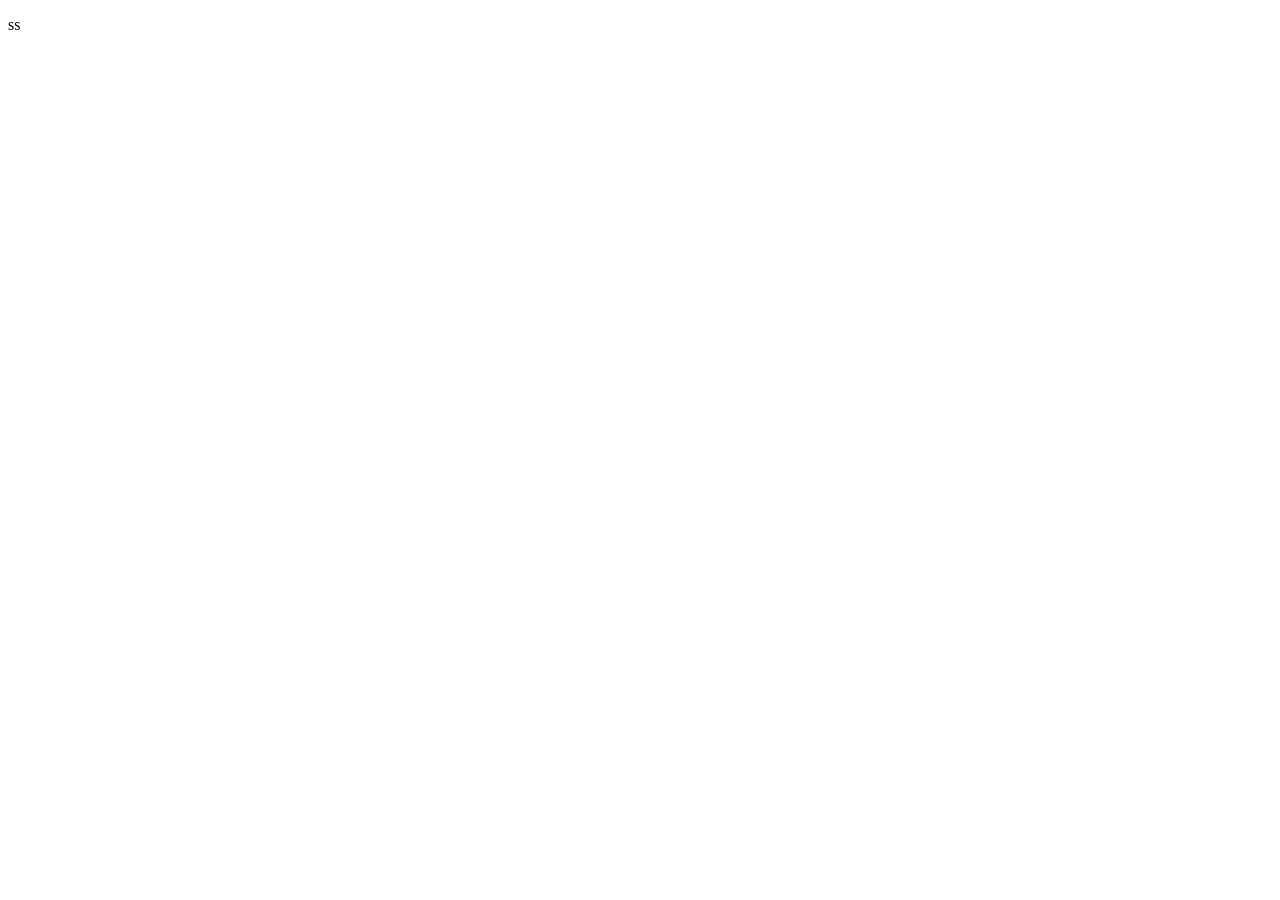
==== index.html @ 1262b4d4 "index.html" ====
<!DOCTYPE html>
<html lang="en">
<head>
    <meta charset="UTF-8">
    <meta http-equiv="X-UA-Compatible" content="IE=edge">
    <meta name="viewport" content="width=device-width, initial-scale=1.0">
    <title>Document</title>
</head>
<body>
    <p>ss
        
    </p>
</body>
</html>
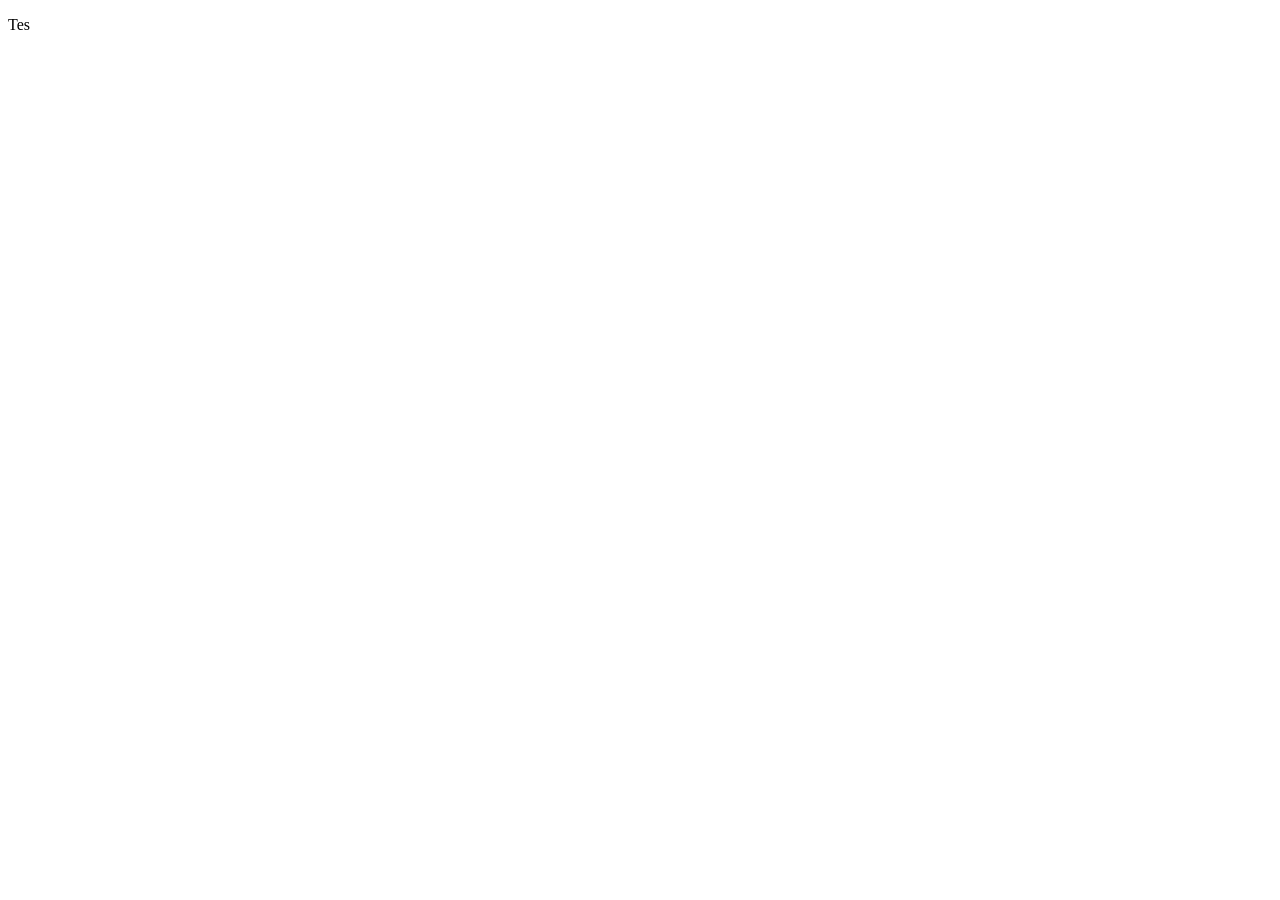
==== commit 55f41a77: "Update index.html" ====
--- a/index.html
+++ b/index.html
@@ -7,8 +7,8 @@
     <title>Document</title>
 </head>
 <body>
-    <p>ss
-        
+    <p>
+       Tes 
     </p>
 </body>
-</html>+</html>
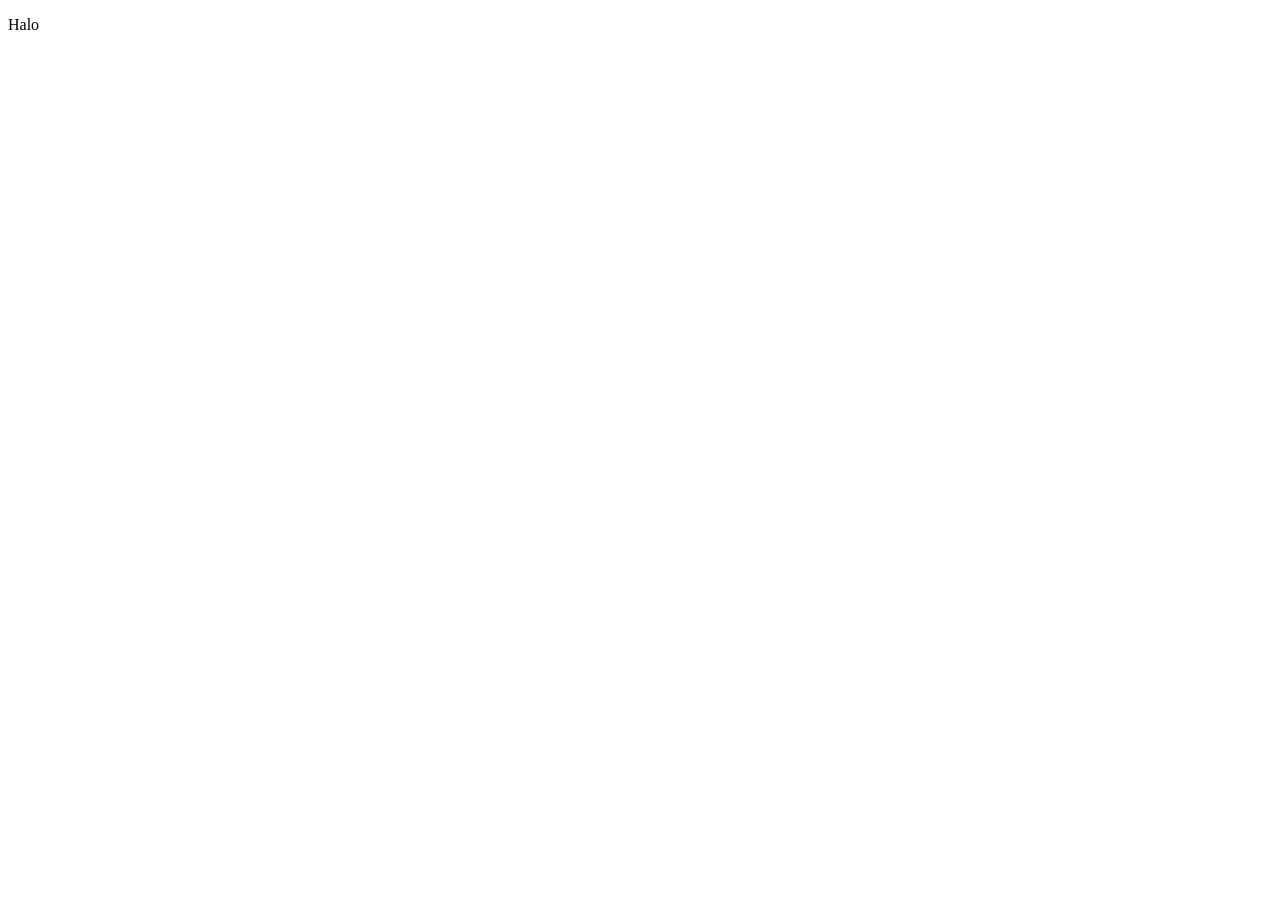
==== commit faa6b19b: "Update index.html tes saja" ====
--- a/index.html
+++ b/index.html
@@ -8,7 +8,7 @@
 </head>
 <body>
     <p>
-       Tes 
+       Halo
     </p>
 </body>
 </html>
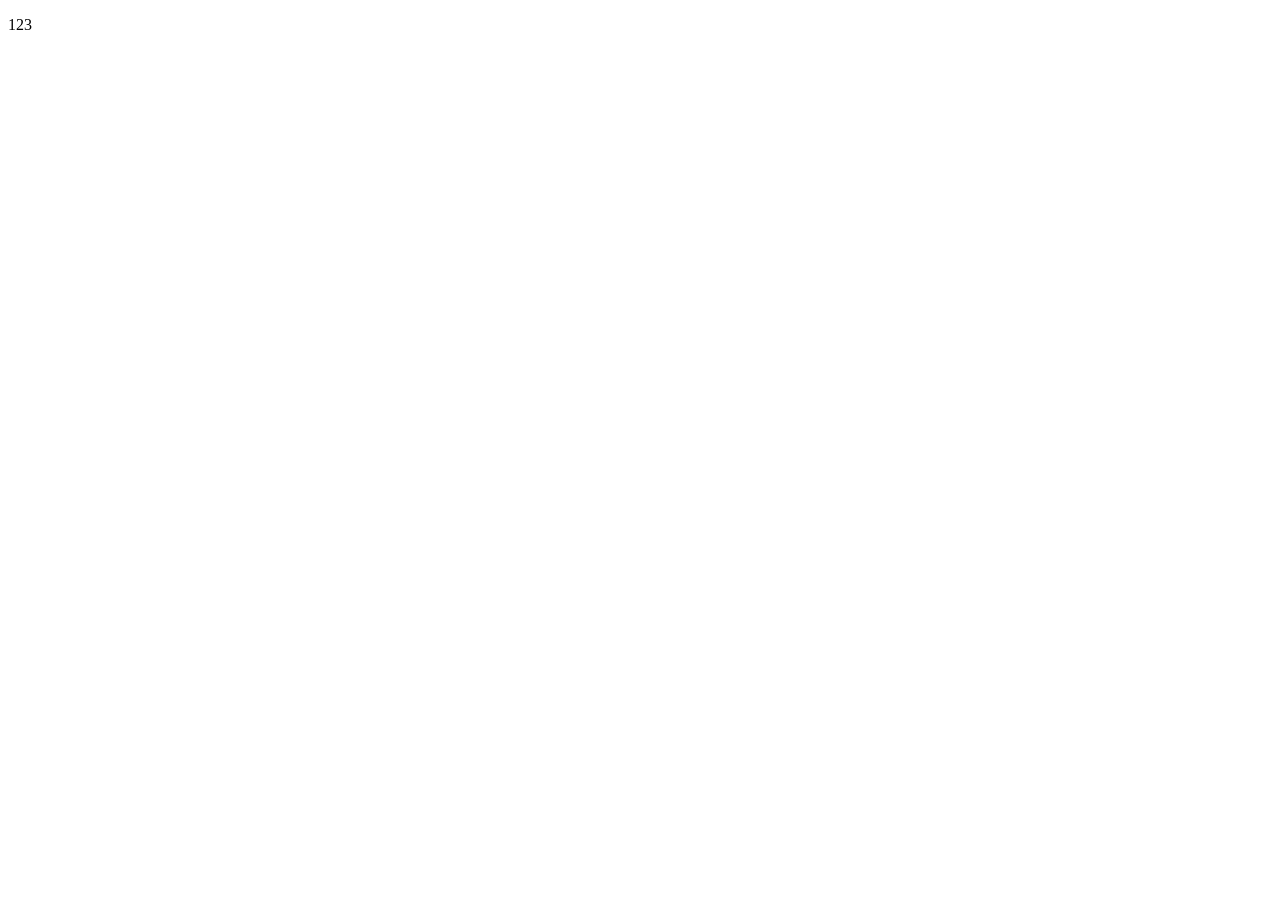
==== commit 19bba25a: "Update index.html" ====
--- a/index.html
+++ b/index.html
@@ -4,11 +4,11 @@
     <meta charset="UTF-8">
     <meta http-equiv="X-UA-Compatible" content="IE=edge">
     <meta name="viewport" content="width=device-width, initial-scale=1.0">
-    <title>Document</title>
+    <title>cza - Portfolio</title>
 </head>
 <body>
     <p>
-       Halo
+       123
     </p>
 </body>
 </html>
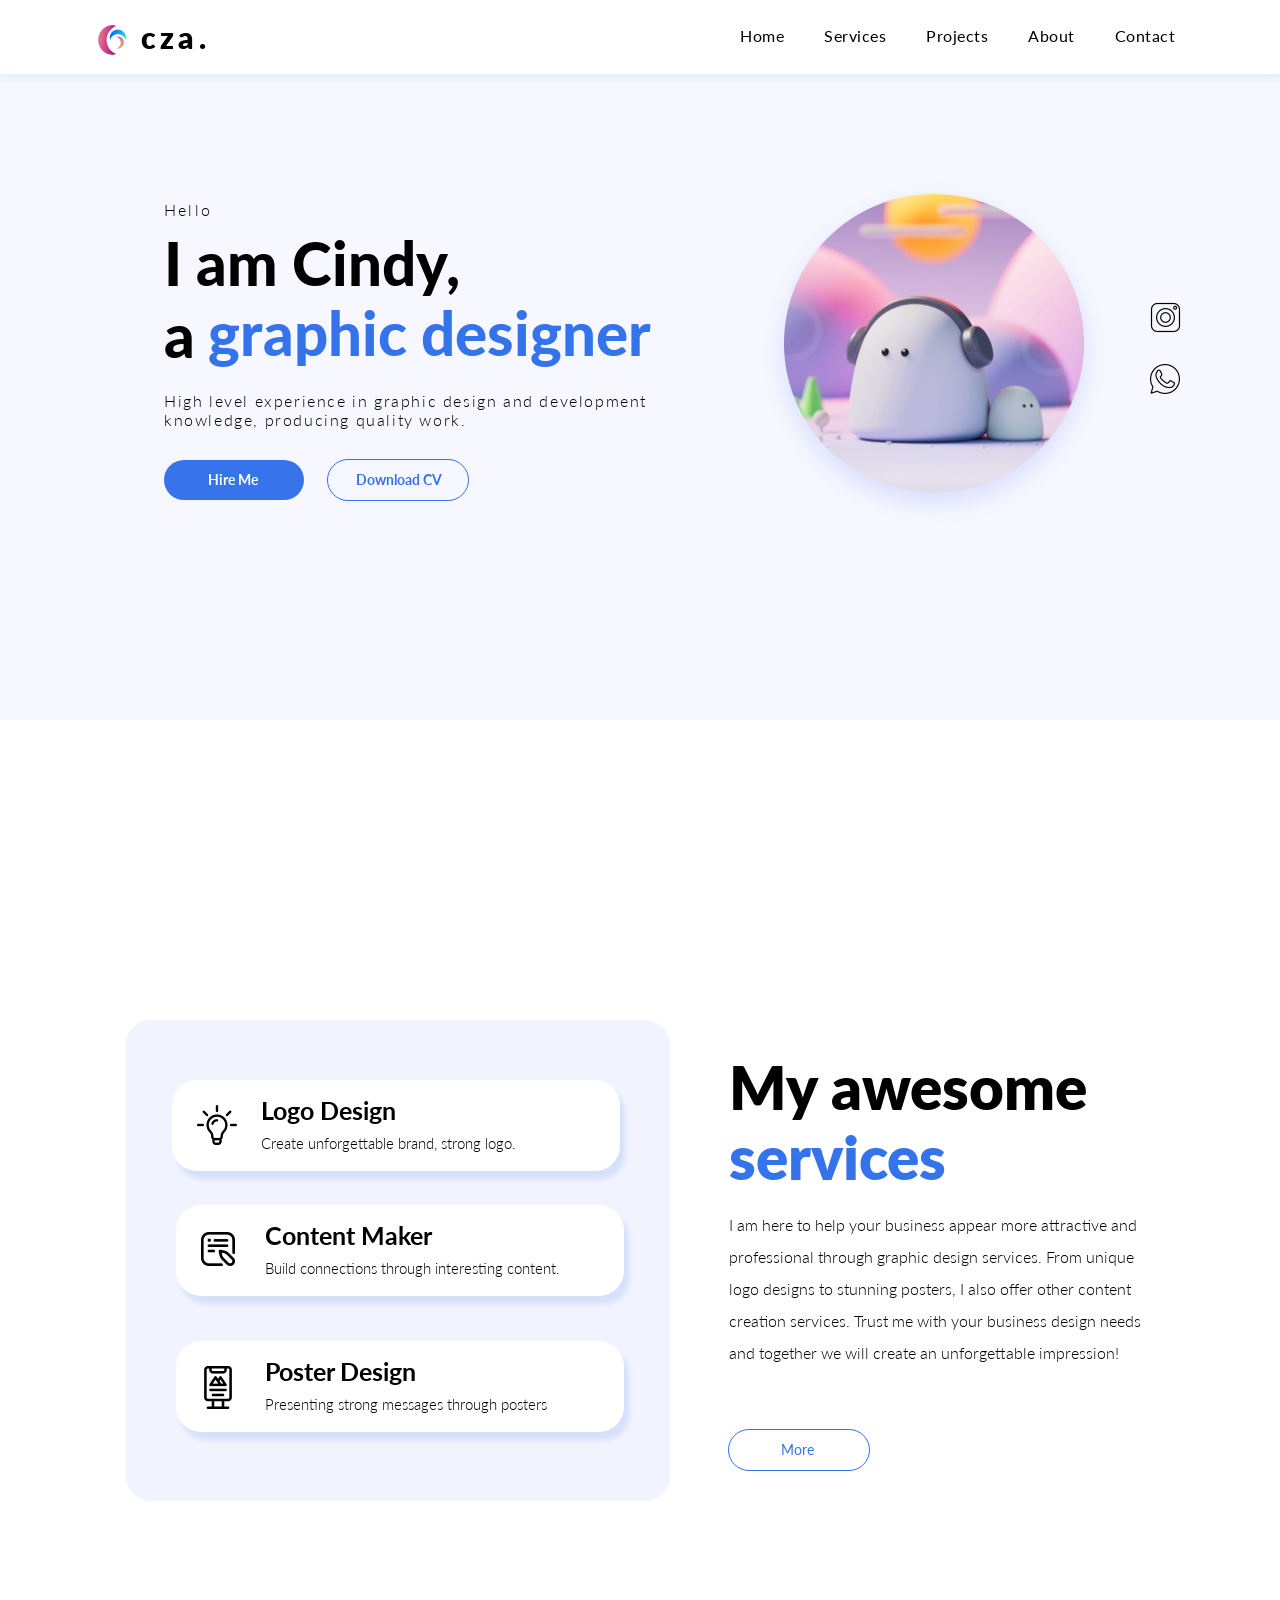
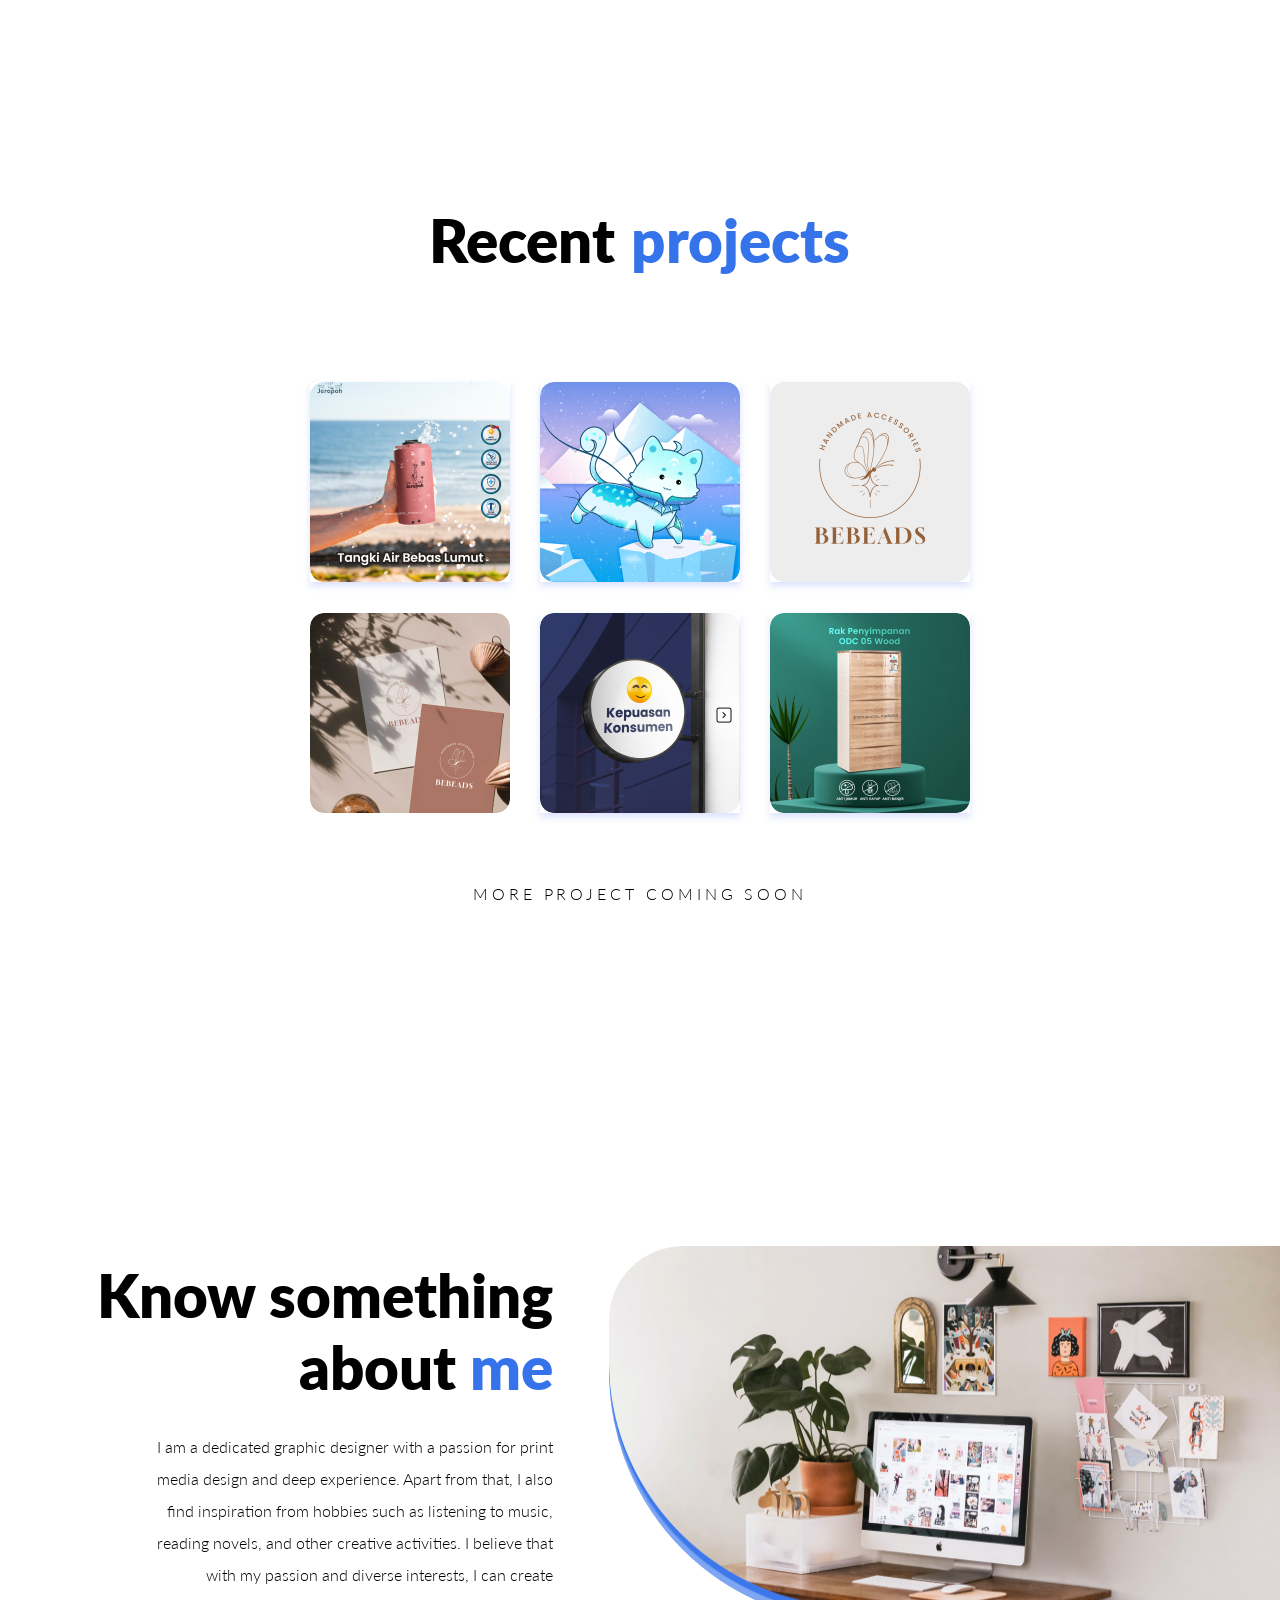
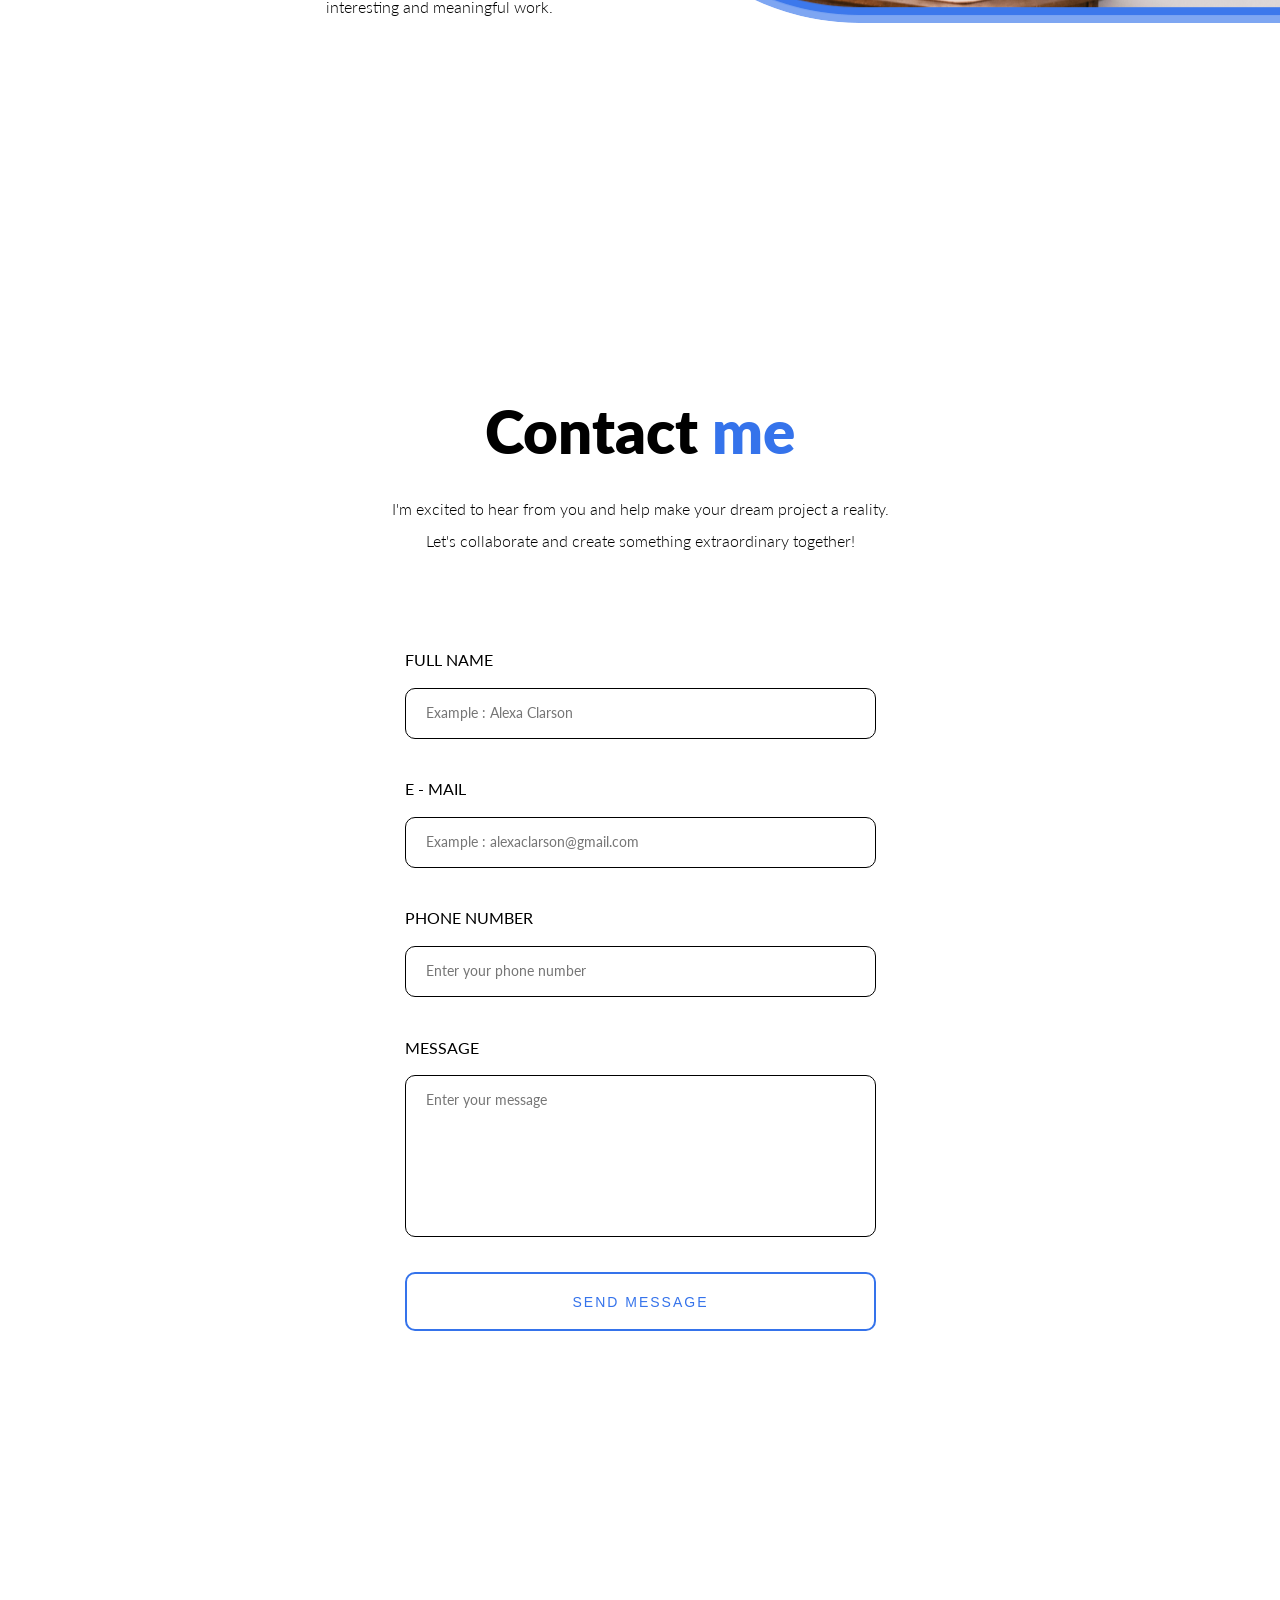
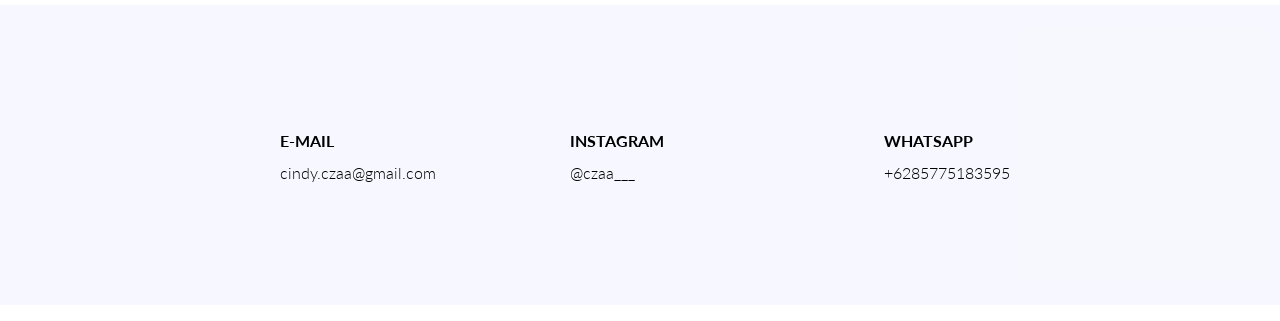
==== commit bb7d5e48: "Rename koding.html to index.html" ====
--- a/index.html
+++ b/index.html
@@ -1,14 +1,268 @@
 <!DOCTYPE html>
 <html lang="en">
+
 <head>
-    <meta charset="UTF-8">
-    <meta http-equiv="X-UA-Compatible" content="IE=edge">
-    <meta name="viewport" content="width=device-width, initial-scale=1.0">
-    <title>cza - Portfolio</title>
+  <meta charset="utf-8" />
+  <meta name="viewport" content="initial-scale=1, width=device-width" />
+
+  <link rel="stylesheet" href="./koding.css" />
+  <link rel="stylesheet" href="https://fonts.googleapis.com/css2?family=Lato:wght@300;400;700;800&display=swap" />
+  <title>cza - Portfolio</title>
+  <link rel="icon" href="./public/nav-logo@2x.png">
+
+  <div class="bg"></div>
+  <nav>
+    <div class="nav-box-putih"></div>
+    <img class="logo" alt="" src="./public/nav-logo@2x.png" />
+    <div class="nav-cza"> cza.</div>
+
+    <ul>
+      <li> <a style="text-decoration: none;" class="home-Button" id="homeButton">Home</a></li>
+      <li> <a style="text-decoration: none;" class="home-Button" id="servicesButton">Services</a></li>
+      <li> <a style="text-decoration: none;" class="home-Button" id="projectsButton">Projects</a></li>
+      <li> <a style="text-decoration: none;" class="home-Button" id="aboutButton">About</a></li>
+      <li> <a style="text-decoration: none;" class="home-Button" id="contactButton">Contact</a></li>
+    </ul>
+  </nav>
 </head>
+
 <body>
-    <p>
-       123
-    </p>
+  <div id="wrapper">
+    <div class="container">
+      <div class="home">
+        <bghome class="lilac"></bghome>
+
+        <img class="dp" alt="" src="./public/foto-dp@2x.png" />
+        <div class="hello" data-scroll-to="helloText" style="scroll-margin-top: 13em; --d: 0s">Hello</div>
+        <span class="capthome" style="--d: 0s">
+          High level experience in graphic design and development knowledge, producing quality work.
+        </span>
+
+        <span class="iamcindy" style="--d: 0s">I am Cindy,<br>a</span>
+        <span class="graphicdesigner" style="--d: 0s">graphic designer</span>
+
+        <div class="hire-me-button" id="hireMeButton">
+          <div class="hire-me-button-child">
+            <b class="hire-me">Hire Me</b>
+          </div>
+        </div>
+
+        <div class="downlot-cv-button">
+          <div class="downlot-cv-button-child">
+            <b class="download-cv" id="downloadCVText">Download CV</b>
+          </div>
+        </div>
+
+        <a href="https://instagram.com/czaa___?igshid=NTc4MTIwNjQ2YQ==" target="_blank" rel="noopener noreferrer">
+          <img class="logoig" alt="" src="./public/home-ig-icon--button@2x.png" /></a>
+
+
+        <a href="https://wa.me/6285775183595" target="_blank" rel="noopener noreferrer">
+          <img class="logowa" alt="" src="./public/home-whatsapp--button@2x.png" /></a>
+      </div>
+
+      <div class="services">
+        <span class="myawesome" data-scroll-to="myAwesomeText" style="scroll-margin-top: 140px;">My awesome</span>
+        <span class="servicesungu">services</span>
+        <span class="servicesloremipsum" style="--d: 0s">
+          I am here to help your business appear more attractive and professional through graphic design services. From
+          unique logo designs to stunning posters, I also offer other content creation services. Trust me with your
+          business design needs and together we will create an unforgettable impression!
+        </span>
+
+        <div class="bingkai"></div>
+        <div class="box-logo">
+          <img class="icon-idea-1" alt="" src="./public/icon-idea-1@2x.png" />
+          <b class="logo-design">Logo Design</b>
+          <span class="t">
+            Create unforgettable brand, strong logo.
+          </span>
+        </div>
+
+        <div class="box-content-maker">
+          <img class="icon-content-marketing-1" alt="" src="./public/icon-contentmarketing-1@2x.png" />
+          <b class="content-maker">Content Maker</b>
+          <span class="t">
+            Build connections through interesting content.
+          </span>
+        </div>
+
+        <div class="box-poster">
+          <img class="icon-poster-1" alt="" src="./public/icon-poster-1@2x.png" />
+          <b class="poster-design">Poster Design</b>
+          <span class="t">
+            Presenting strong messages through posters
+          </span>
+        </div>
+
+        <div class="downlot-cv-button1">
+          <div class="downlot-cv-button-child"></div>
+          <span class="more" id="moreText">More</span>
+        </div>
+
+      </div>
+
+      <div class="projects">
+        <span class="recent" data-scroll-to="recentHitamText" style="scroll-margin-top: 140px;">Recent</span>
+        <span class="projectsungu">projects</span>
+
+        <div class="foto">
+          <div class="component-1">
+            <img class="component-1-child" alt="" src="./public/rectangle-10@2x.png" />
+          </div>
+          <div class="component-2">
+            <img class="component-1-child" alt="" src="./public/rectangle-11@2x.png" />
+          </div>
+          <div class="component-3">
+            <img class="component-1-child" alt="" src="./public/rectangle-12@2x.png" />
+          </div>
+          <div class="component-4">
+            <img class="component-1-child" alt="" src="./public/rectangle-13@2x.png" />
+          </div>
+          <div class="component-5">
+            <img class="component-1-child" alt="" src="./public/rectangle-14@2x.png" />
+          </div>
+          <div class="component-6">
+            <img class="component-1-child" alt="" src="./public/rectangle-15@2x.png" />
+          </div>
+        </div>
+      </div>
+
+      <span class="soon">MORE PROJECT COMING SOON</span>
+    </div>
+
+    <div class="about">
+      <div class="knowsomething" data-scroll-to="knowSomethingText" style="scroll-margin-top: 140px;">Know something
+        <br>about <span class="me">me</span>
+      </div>
+      <span class="aboutloremipsum">
+        I am a dedicated graphic designer with a passion for print media design and deep experience. Apart from that, I
+        also find inspiration from hobbies such as listening to music, reading novels, and other creative activities. I
+        believe that with my passion and diverse interests, I can create interesting and meaningful work.
+      </span>
+
+      <img class="bulat" alt="" src="./public/rectangle-9@2x.png" />
+
+    </div>
+
+    <div class="contact">
+      <div class="contactt" data-scroll-to="contactText" style="scroll-margin-top: 140px;">Contact<span class="me">
+          me</span></div>
+      <span class="conloremipsum">
+        I'm excited to hear from you and help make your dream project a reality.<br>Let's collaborate and create
+        something
+        extraordinary together!
+      </span>
+
+      </form>
+      <form class="login-form" method="post" action="">
+        <div class="confullname">FULL NAME</div>
+        <input type="text" name="nama" id="nama" class="nama" placeholder="Example : Alexa Clarson" required
+          pattern="[A-Za-z]+">
+
+        <div class="conhp">PHONE NUMBER</div>
+        <input type="text" name="hp" id="hp" class="hp" placeholder="Enter your phone number" required>
+
+        <div class="cone">E - MAIL</div>
+        <input type="text" name="mail" id="mail" class="mail" placeholder="Example : alexaclarson@gmail.com" required
+          pattern="^[a-zA-Z0-9+_.-]+@[a-zA-Z0-9+_.-]+[.]{2,10}$">
+        <div class="conmessage">MESSAGE</div>
+
+        <textarea name="mm" id="mm" class="mm" style="resize:none" placeholder="Enter your message"
+          required></textarea>
+        <div class="wow">
+          <button type="submit" value="Submit" class="ton"><span class="">SEND MESSAGE</span></button>
+        </div>
+      </form>
+    </div>
+  </div>
+
+
+  <footer>
+    <div class="boxfooter"></div>
+    <div class="judulfooter">
+      <a class="conemail" style="text-decoration: none;" href="mailto:cindy.czaa@gmail.com"
+        target="_blank">E-MAIL<br><span class="light">cindy.czaa@gmail.com</span></a>
+      <a class="coninstagram" style="text-decoration: none;"
+        href="https://instagram.com/czaa___?igshid=NTc4MTIwNjQ2YQ==" target="_blank">INSTAGRAM<br><span
+          class="light">@czaa___</span></a>
+      <a class="conwhatsapp" style="text-decoration: none;" href="https://wa.me/6285775183595"
+        target="_blank">WHATSAPP<br><span class="light">+6285775183595</span></a>
+    </div>
+  </footer>
+  <script>
+    var hireMeButton = document.getElementById("hireMeButton");
+    if (hireMeButton) {
+      hireMeButton.addEventListener("click", function () {
+        var anchor = document.querySelector("[data-scroll-to='contactText']");
+        if (anchor) {
+          anchor.scrollIntoView({ block: "start", behavior: "smooth" });
+        }
+      });
+    }
+
+    var downloadCVText = document.getElementById("downloadCVText");
+    if (downloadCVText) {
+      downloadCVText.addEventListener("click", function () {
+        window.open(
+          "https://documentcloud.wondershare.com/clientShare/review/bpcFVoayn8Msp0rtjRcN4TM9jLdkjQi6OeQHAayzXpq0PN6l1H8M81KvbAKDWTRfPw8pVKQjYX1qjTtO-uGscg"
+        );
+      });
+    }
+
+    var homeButton = document.getElementById("homeButton");
+    if (homeButton) {
+      homeButton.addEventListener("click", function () {
+        var anchor = document.querySelector("[data-scroll-to='helloText']");
+        if (anchor) {
+          anchor.scrollIntoView({ block: "start", behavior: "smooth" });
+        }
+      });
+    }
+
+    var servicesButton = document.getElementById("servicesButton");
+    if (servicesButton) {
+      servicesButton.addEventListener("click", function () {
+        var anchor = document.querySelector("[data-scroll-to='myAwesomeText']");
+        if (anchor) {
+          anchor.scrollIntoView({ block: "start", behavior: "smooth" });
+        }
+      });
+    }
+
+    var projectsButton = document.getElementById("projectsButton");
+    if (projectsButton) {
+      projectsButton.addEventListener("click", function () {
+        var anchor = document.querySelector("[data-scroll-to='recentHitamText']");
+        if (anchor) {
+          anchor.scrollIntoView({ block: "start", behavior: "smooth" });
+        }
+      });
+    }
+
+    var aboutButton = document.getElementById("aboutButton");
+    if (aboutButton) {
+      aboutButton.addEventListener("click", function () {
+        var anchor = document.querySelector("[data-scroll-to='knowSomethingText']");
+        if (anchor) {
+          anchor.scrollIntoView({ block: "start", behavior: "smooth" });
+        }
+      });
+    }
+
+    var contactButton = document.getElementById("contactButton");
+    if (contactButton) {
+      contactButton.addEventListener("click", function () {
+        var anchor = document.querySelector("[data-scroll-to='contactText']");
+        if (anchor) {
+          anchor.scrollIntoView({ block: "start", behavior: "smooth" });
+        }
+      });
+    }
+
+  </script>
+  </div>
+  </div>
 </body>
+
 </html>
--- a/koding.css
+++ b/koding.css
@@ -0,0 +1,1025 @@
+  html {
+    scroll-behavior: smooth;
+    font-family: 'Lato', monospace, monospace;
+  }
+
+  .container {
+    margin: auto;
+    margin-right: auto;
+    margin-left: auto;
+  }
+
+  nav {
+    position: fixed;
+    top: 0;
+    width: 100%;
+    z-index: 1;
+  }
+
+  ul {
+    display: flex;
+    position: fixed;
+    gap: 40px;
+
+    width: 441px;
+    height: 17px;
+    left: 700px;
+    top: 10px;
+    letter-spacing: 0.50px;
+  }
+
+  ul li {
+    list-style: none;
+  }
+
+  ul il a {
+    font-size: 14 px;
+    font-weight: 700;
+    text-decoration: none;
+    text-transform: uppercase;
+    color: black;
+    padding: 8px 0;
+    transition: all ease-in;
+    transition-duration: 300ms;
+    transition: 0.5s ease;
+    border-bottom: 2px solid #3573EB;
+  }
+
+  ul:hover li a {
+    color: #3573EB;
+    border-bottom: 3px solid #3573EB;
+    padding: 26px 0;
+  }
+
+  ul:hover li a:not(:hover) {
+    color: black;
+    border-bottom: none;
+  }
+
+  .nav-box-putih {
+    position: fixed;
+    top: 0;
+    left: 0;
+    background-color: white;
+    box-shadow: 0 3px 10px rgba(41, 95, 200, 0.1);
+    width: 1282px;
+    height: 74px;
+    z-index: -2;
+  }
+
+  .bg {
+    position: relative;
+    width: 1280px;
+    height: 5105px;
+    z-index: -5;
+    background: #FFFFFF;
+  }
+
+  .dp {
+    position: absolute;
+    top: 174px;
+    left: 754px;
+    border-radius: 50%;
+    width: 360px;
+    height: 359.08px;
+    object-fit: cover;
+    transform: translateX(0px);
+    animation: float 6s ease-out infinite;
+  }
+
+  @keyframes float {
+    0% {
+      transform: translateY(5px);
+    }
+
+    50% {
+      transform: translateY(-25px);
+    }
+
+    100% {
+      transform: translateY(5px);
+    }
+  }
+
+  .logo {
+    position: fixed;
+    top: 25px;
+    left: 97px;
+    border-radius: 50%;
+    width: 30px;
+    height: 30px;
+    object-fit: cover;
+  }
+
+  .nav-cza {
+    position: fixed;
+    top: 19px;
+    left: 141px;
+    letter-spacing: 0.14em;
+    font-weight: 800;
+    font-size: 30px;
+    line-height: 36px;
+    text-align: center;
+  }
+
+  .hello {
+    position: absolute;
+    top: 200px;
+    left: 164px;
+    letter-spacing: 0.14em;
+    font-weight: 300;
+    display: inline-block;
+    width: 501px;
+    height: 69px;
+    animation: reveal 0.8s forwards var(--d) ease-in-out;
+  }
+
+  .capthome {
+    position: absolute;
+    top: 391px;
+    left: 164px;
+    letter-spacing: 0.10em;
+    font-weight: 300;
+    display: inline-block;
+    width: 490px;
+    height: 69px;
+    display: block;
+    opacity: 0;
+    animation: reveal 1s forwards var(--d) ease-in-out;
+  }
+
+  .lilac {
+    position: absolute;
+    width: 1280px;
+    height: 720px;
+    left: 0px;
+    top: 0px;
+    background: rgba(228, 232, 253, 0.3);
+  }
+
+  .iamcindy {
+    position: absolute;
+    width: 486px;
+    height: 140px;
+    left: 164px;
+    top: 227px;
+    font-family: 'Lato';
+    font-style: normal;
+    font-weight: 1000;
+    font-size: 60px;
+    line-height: 72px;
+    color: #000000;
+    animation: reveal 0.8s forwards var(--d) ease-in-out;
+  }
+
+  .graphicdesigner {
+    position: absolute;
+    width: 457px;
+    height: 74px;
+    left: 208px;
+    top: 297px;
+    font-family: 'Lato';
+    font-style: normal;
+    font-weight: 1000;
+    font-size: 60px;
+    line-height: 72px;
+    color: #3573EB;
+    animation: reveal 0.8s forwards var(--d) ease-in-out;
+  }
+
+  .logoig {
+    position: absolute;
+    top: 300px;
+    left: 1148px;
+    width: 35px;
+    height: 35px;
+    font-family: 'Lato';
+    font-style: normal;
+    font-weight: 700;
+    font-size: 6px;
+    line-height: 160%;
+    text-align: center;
+    text-decoration-line: underline;
+    mix-blend-mode: normal;
+  }
+
+  .logowa {
+    position: absolute;
+    width: 30px;
+    height: 30px;
+    left: 1150px;
+    top: 364px;
+    font-weight: 700;
+    font-size: 6px;
+    line-height: 160%;
+    text-align: center;
+    text-decoration-line: underline;
+    mix-blend-mode: normal;
+  }
+
+  .myawesome {
+    position: absolute;
+    width: 359px;
+    height: 72px;
+    left: 729px;
+    top: 1051px;
+    font-weight: 800;
+    font-size: 60px;
+    line-height: 72px;
+    color: #000000;
+  }
+
+  .fontungu {
+    font-weight: 800px;
+    font-size: 14px;
+    line-height: 17px;
+    text-align: center;
+    color: #3573EB;
+    letter-spacing: 0.2em;
+  }
+
+  .home-button {
+    position: relative;
+    letter-spacing: 0.14em;
+    cursor: pointer;
+  }
+
+  .servicesungu {
+    position: absolute;
+    width: 219px;
+    height: 72px;
+    left: 729px;
+    top: 1121px;
+
+    font-family: 'Lato';
+    font-style: normal;
+    font-weight: 800;
+    font-size: 60px;
+    line-height: 72px;
+    color: #3573EB;
+  }
+
+  .component-1-child {
+    position: absolute;
+    top: 0;
+    left: 0;
+    border-radius: 14px;
+    width: 200px;
+    height: 200px;
+    object-fit: cover;
+  }
+
+  .component-1,
+  .component-2 {
+    top: 1982px;
+    box-shadow: 0px 4px 7px rgba(140, 157, 250, 0.3);
+  }
+
+  .component-1 {
+    position: absolute;
+    left: 310px;
+    width: 200px;
+    height: 200px;
+  }
+
+  .component-2 {
+    left: 540px;
+  }
+
+  .component-2,
+  .component-3,
+  .component-3-child {
+    position: absolute;
+    width: 200px;
+    height: 200px;
+  }
+
+  .component-3-child {
+    top: 0;
+    left: 0;
+    border-radius: 25px;
+    object-fit: cover;
+  }
+
+  .component-3 {
+    top: 1982px;
+    left: 770px;
+    box-shadow: 0px 4px 7px rgba(140, 157, 250, 0.3);
+  }
+
+  .component-4,
+  .component-5,
+  .component-6 {
+    position: absolute;
+    top: 2213px;
+    left: 310px;
+    width: 200px;
+    height: 200px;
+  }
+
+  .component-5,
+  .component-6 {
+    left: 540px;
+    box-shadow: 0px 4px 7px rgba(140, 157, 250, 0.3);
+  }
+
+  .component-6 {
+    left: 770px;
+  }
+
+  .c1 {
+    position: absolute;
+    width: 200px;
+    height: 200px;
+    left: 310px;
+    top: 500px;
+    filter: drop-shadow(0px 4px 7px rgba(140, 157, 250, 0.3));
+  }
+
+  .servicesloremipsum {
+    position: absolute;
+    width: 426px;
+    height: 256px;
+    left: 729px;
+    top: 1209px;
+    font-weight: 300;
+    font-size: 16px;
+    line-height: 200.5%;
+    color: #000000;
+    display: block;
+    opacity: 0;
+    animation: reveal 0.5s forwards var(--d);
+  }
+
+  @keyframes reveal {
+    from {
+      transform: translateY(30px);
+    }
+
+    to {
+      opacity: 1;
+      transform: none;
+    }
+  }
+
+  .logo-design {
+    position: absolute;
+    width: 151px;
+    height: 30px;
+    left: 89px;
+    top: 15px;
+    font-weight: 700;
+    font-size: 25px;
+    line-height: 30px;
+    color: #000000;
+  }
+
+  .content-maker {
+    position: absolute;
+    width: 309px;
+    height: 30px;
+    left: 89px;
+    top: 15px;
+    font-weight: 700;
+    font-size: 25px;
+    line-height: 30px;
+    color: #000000;
+  }
+
+  .poster-design {
+    position: absolute;
+    width: 200px;
+    height: 30px;
+    left: 89px;
+    top: 15px;
+    font-weight: 700;
+    font-size: 25px;
+    line-height: 30px;
+    color: #000000;
+  }
+
+  .icon-idea-1 {
+    position: absolute;
+    width: 40px;
+    height: 40px;
+    left: 25px;
+    top: 25px;
+  }
+
+  .icon-content-marketing-1 {
+    position: absolute;
+    width: 34px;
+    height: 34px;
+    left: 25px;
+    top: 27px;
+  }
+
+  .icon-poster-1 {
+    position: absolute;
+    width: 34px;
+    height: 43px;
+    left: 25px;
+    top: 25px;
+  }
+
+  .t {
+    position: absolute;
+    width: 326px;
+    height: 30px;
+    left: 89px;
+    top: 48px;
+    font-weight: 300;
+    font-size: 15px;
+    line-height: 200.5%;
+    color: #000000;
+  }
+
+  .bingkai {
+    position: absolute;
+    width: 544px;
+    height: 481px;
+    left: 126px;
+    top: 1020px;
+    background: rgba(228, 232, 253, 0.5);
+    border-radius: 25px;
+  }
+
+  .box-content-maker,
+  .box-logo,
+  .box-poster {
+    position: absolute;
+    width: 448px;
+    height: 91px;
+    background: #FFFFFF;
+    box-shadow: 5px 8px 5px rgba(53, 115, 235, 0.14);
+    border-radius: 25px;
+  }
+
+  .box-logo {
+    left: 172px;
+    top: 1080px;
+    transition: all ease 0.2s;
+    box-shadow: 5px 8px 5px rgba(53, 115, 235, 0.14);
+  }
+
+  .box-logo:hover {
+    transform: translateY(-5px);
+    box-shadow: 8px 12px 8px rgba(6, 88, 252, 0.20);
+  }
+
+  .box-content-maker {
+    left: 176px;
+    top: 1205px;
+    transition: all ease 0.2s;
+  }
+
+  .box-content-maker:hover {
+    transform: translateY(-5px);
+    box-shadow: 8px 12px 8px rgba(6, 88, 252, 0.20);
+  }
+
+  .box-poster {
+    left: 176px;
+    top: 1341px;
+    transition: all ease 0.2s;
+  }
+
+  .box-poster:hover {
+    transform: translateY(-5px);
+    box-shadow: 8px 12px 8px rgba(6, 88, 252, 0.20);
+  }
+
+  .box-poster:hover b {
+    color: #3573EB;
+  }
+  .box-content-maker:hover b {
+    color: #3573EB;
+  }
+  .box-logo:hover b {
+    color: #3573EB;
+  }
+
+  .recent {
+    position: absolute;
+    width: 188px;
+    height: 72px;
+    left: calc(50% - 188px/2 - 117px);
+    top: 1804px;
+    font-weight: 800;
+    font-size: 60px;
+    line-height: 72px;
+    color: #000000;
+  }
+
+  .projectsungu {
+    position: absolute;
+    width: 220px;
+    height: 72px;
+    left: calc(50% - 220px/2 + 101px);
+    top: 1804px;
+    font-weight: 800;
+    font-size: 60px;
+    line-height: 72px;
+    color: #3573EB;
+  }
+
+  .soon {
+    position: absolute;
+    width: 400px;
+    height: 32px;
+    left: 440px;
+    top: 2478px;
+    font-weight: 300;
+    font-size: 16px;
+    line-height: 200.5%;
+    text-align: center;
+    letter-spacing: 0.245em;
+    color: #000000;
+  }
+
+  .knowsomething {
+    position: absolute;
+    width: 457px;
+    height: 80px;
+    left: 96px;
+    top: 2859px;
+
+    font-family: 'Lato';
+    font-style: normal;
+    font-weight: 800;
+    font-size: 60px;
+    line-height: 72px;
+    text-align: right;
+
+    color: #000000;
+  }
+
+  .me {
+    color: #3573EB;
+  }
+
+  .aboutloremipsum {
+    position: absolute;
+    width: 417px;
+    height: 230px;
+    left: 136px;
+    top: 3031px;
+
+    font-family: 'Lato';
+    font-style: normal;
+    font-weight: 300;
+    font-size: 16px;
+    line-height: 200.5%;
+    text-align: right;
+    color: #000000;
+  }
+
+  .contactt {
+    position: absolute;
+    width: 311px;
+    height: 72px;
+    left: calc(50% - 311px/2 + 0.5px);
+    top: 3595px;
+    font-weight: 800;
+    font-size: 60px;
+    line-height: 72px;
+    color: #000000;
+  }
+
+  .conloremipsum {
+    position: absolute;
+    width: 811px;
+    height: 75px;
+    left: calc(50% - 811px/2 + 0.5px);
+    top: 3693px;
+    font-weight: 300;
+    font-size: 16px;
+    line-height: 200.5%;
+    text-align: center;
+    color: #000000;
+  }
+
+  .boxfooter {
+    position: absolute;
+    width: 1281px;
+    height: 300px;
+    left: 0px;
+    top: 4805px;
+    background: rgba(228, 232, 253, 0.3);
+  }
+
+  .judulfooter {
+    display: flex;
+    flex-direction: row;
+    align-items: flex-start;
+    padding: 0px;
+    gap: 220px;
+    position: absolute;
+    width: 600px;
+    height: 32px;
+    left: 280px;
+    top: 4925px;
+  }
+
+  .conwhatsapp {
+  
+    width: 139px;
+    height: 32px;
+    font-weight: 700;
+    font-size: 16px;
+    line-height: 200.5%;
+    color: #000000;
+    
+    order: 2;
+    flex-grow: 0;
+  }
+
+  .conemail {
+    width: 70px;
+    height: 32px;
+    font-weight: 700;
+    font-size: 16px;
+    line-height: 200.5%;
+    color: #000000;
+    order: 0;
+    flex-grow: 0;
+  }
+
+  .light {
+    font-weight: 300;
+
+  }
+
+  .coninstagram {
+    width: 94px;
+    height: 32px;
+    font-weight: 700;
+    font-size: 16px;
+    line-height: 200.5%;
+ 
+    color: #000000;
+    flex: none;
+    order: 1;
+    flex-grow: 0;
+  }
+
+  .confullname {
+    position: absolute;
+    width: 88px;
+    height: 32px;
+    left: 405px;
+    top: 3844px;
+    font-weight: 400;
+    font-size: 16px;
+    line-height: 200.5%;
+    color: #000000;
+  }
+
+  .cone {
+    position: absolute;
+    width: 62px;
+    height: 32px;
+    left: 405px;
+    top: 3973px;
+    font-weight: 400;
+    font-size: 16px;
+    line-height: 200.5%;
+    color: #000000;
+  }
+
+  .conhp {
+    position: absolute;
+    width: 129px;
+    height: 32px;
+    left: 405px;
+    top: 4102px;
+    font-weight: 400;
+    font-size: 16px;
+    line-height: 200.5%;
+    color: #000000;
+  }
+
+  .conmessage {
+    position: absolute;
+    width: 73px;
+    height: 32px;
+    left: 405px;
+    top: 4232px;
+    font-weight: 400;
+    font-size: 16px;
+    line-height: 200.5%;
+    color: #000000;
+  }
+
+  .ton {
+    position: absolute;
+    width: 471px;
+    height: 59px;
+    left: 405px;
+    top: 4472px;
+    border-radius: 10px;
+    box-sizing: border-box;
+    background: white;
+    letter-spacing: 2px;
+    font-weight: 700px;
+    color: #3573EB;
+    font-size: 14px;
+    border: 2px solid #3573EB;
+    transition: all .1s ease-in-out;
+  }
+
+  .ton:hover {
+    color: white;
+    background-color: #3573eb;
+    border-radius: 10px;
+    border: 1px solid #3573eb;
+    box-sizing: border-box;
+  }
+
+  .nama {
+    box-sizing: border-box;
+    position: absolute;
+    width: 471px;
+    height: 51px;
+    left: 405px;
+    top: 3888px;
+    background: #FFFFFF;
+    border: 0.5px solid #000000;
+    border-radius: 10px;
+  }
+
+  .mail {
+    box-sizing: border-box;
+    position: absolute;
+    width: 471px;
+    height: 51px;
+    left: 405px;
+    top: 4017px;
+    background: #FFFFFF;
+    border: 0.5px solid #000000;
+    border-radius: 10px;
+  }
+
+  .hp {
+    box-sizing: border-box;
+    position: absolute;
+    width: 471px;
+    height: 51px;
+    left: 405px;
+    top: 4017px;
+    background: #FFFFFF;
+    border: 0.5px solid #000000;
+    border-radius: 10px;
+  }
+
+  .mm {
+    box-sizing: border-box;
+    position: absolute;
+    width: 471px;
+    height: 162px;
+    left: 405px;
+    top: 4275px;
+    background: #FFFFFF;
+    border: 0.5px solid #000000;
+    border-radius: 10px;
+  }
+
+  input {
+    padding: 20px;
+  }
+
+  textarea {
+    padding: 15px 20px;
+  }
+
+
+
+  .hp {
+    box-sizing: border-box;
+    position: absolute;
+    width: 471px;
+    height: 51px;
+    left: 405px;
+    top: 4146px;
+    background: #FFFFFF;
+    border: 0.5px solid #000000;
+    border-radius: 10px;
+  }
+
+  ::placeholder {
+    font-family: Lato;
+    font-size: 14px;
+  }
+
+  .bulat {
+    position: absolute;
+    width: 672px;
+    height: 369px;
+    left: 609px;
+    top: 2846px;
+    background: url(elsa-noblet-5KD5PmZEfcg-unsplash.jpg);
+    filter: drop-shadow(0px 8px 0px rgba(53, 115, 235, 0.8));
+    border-radius: 74px 0px 0px 251px;
+  }
+
+  .hire-me-button-child {
+    position: absolute;
+    top: 0;
+    left: 0;
+    border-radius: 100px;
+    background-color: #3573eb;
+    width: 140px;
+    height: 40px;
+    opacity: 0.99;
+    transition: all .1s ease-in-out;
+  }
+
+  .hire-me-button-child:hover{
+    color: white;
+    background-color:#5788e9;
+    border-radius: 100px;
+    box-sizing: border-box;
+  }
+
+  .hire-me,
+  .hire-me-button {
+    position: absolute;
+    top: 11px;
+    left: 44px;
+  }
+
+  .hire-me-button {
+    top: 460px;
+    left: 164px;
+    width: 140px;
+    height: 48px;
+    cursor: pointer;
+    text-align: center;
+    font-size: 14px;
+    color: #fff;
+  }
+
+  .downlot-cv-button-child {
+    position: absolute;
+    top: -1px;
+    left: -1px;
+    border-radius: 100px;
+    background-color: rgba(53, 115, 235, 0);
+    border: 1px solid #3573eb;
+    box-sizing: border-box;
+    width: 142px;
+    height: 42px;
+    transition: all .1s ease-in-out;
+  }
+
+  .downlot-cv-button-child:hover{
+    color: white;
+    background-color: #3573eb;
+    border-radius: 100px;
+    border: 1px solid #3573eb;
+    box-sizing: border-box;
+  }
+
+
+
+  .downlot-cv-button1 {
+    position: absolute;
+    top: 1430px;
+    left: 729px;
+    width: 141px;
+    height: 41px;
+    text-align: center;
+    font-size: 14px;
+    color: #3573eb;
+    transition: all .1s ease-in-out;
+
+  }
+
+  .downlot-cv-button1:hover {
+    color: white;
+    background-color: #3573eb;
+    border-radius: 100px;
+    border: 1px solid #3573eb;
+    box-sizing: border-box;
+  }
+
+  .more {
+    position: absolute;
+    top: 11px;
+    left: 52px;
+    cursor: pointer;
+  }
+
+  .download-cv {
+    position: absolute;
+    top: 11px;
+    left: 28px;
+    cursor: pointer;
+  }
+
+  .downlot-cv-button {
+    position: absolute;
+    top: 460px;
+    left: 328px;
+    width: 140px;
+    height: 48px;
+    text-align: center;
+    font-size: 14px;
+    color: #3573eb;
+    transition: all .1s ease-in-out;
+  }
+
+  .component-1 {
+    overflow: hidden;
+  }
+
+  .component-1 img {
+    width: 100%;
+    height: 100%;
+    object-fit: cover;
+    transition: transform 400ms;
+    border-radius: 14px;
+  }
+
+  .component-1:hover img {
+    transform: scale(1.2);
+    border-radius: 14px;
+  }
+
+  .component-2 {
+    overflow: hidden;
+  }
+
+  .component-2 img {
+    width: 100%;
+    height: 100%;
+    object-fit: cover;
+    transition: transform 400ms;
+  }
+
+  .component-2:hover img {
+    transform: scale(1.2);
+  }
+
+
+  .component-3 {
+    overflow: hidden;
+  }
+
+  .component-3 img {
+    width: 100%;
+    height: 100%;
+    object-fit: cover;
+    transition: transform 400ms;
+  }
+
+  .component-3:hover img {
+    transform: scale(1.2);
+  }
+
+  .component-4 {
+    overflow: hidden;
+  }
+
+  .component-4 img {
+    width: 100%;
+    height: 100%;
+    object-fit: cover;
+    transition: transform 400ms;
+  }
+
+  .component-4:hover img {
+    transform: scale(1.2);
+  }
+
+
+  .component-5 {
+    overflow: hidden;
+  }
+
+  .component-5 img {
+    width: 100%;
+    height: 100%;
+    object-fit: cover;
+    transition: transform 400ms;
+  }
+
+  .component-5:hover img {
+    transform: scale(1.2);
+  }
+
+
+  .component-6 {
+    overflow: hidden;
+  }
+
+  .component-6 img {
+    width: 100%;
+    height: 100%;
+    object-fit: cover;
+    transition: transform 400ms;
+  }
+
+  .component-6:hover img {
+    transform: scale(1.2);
+  }
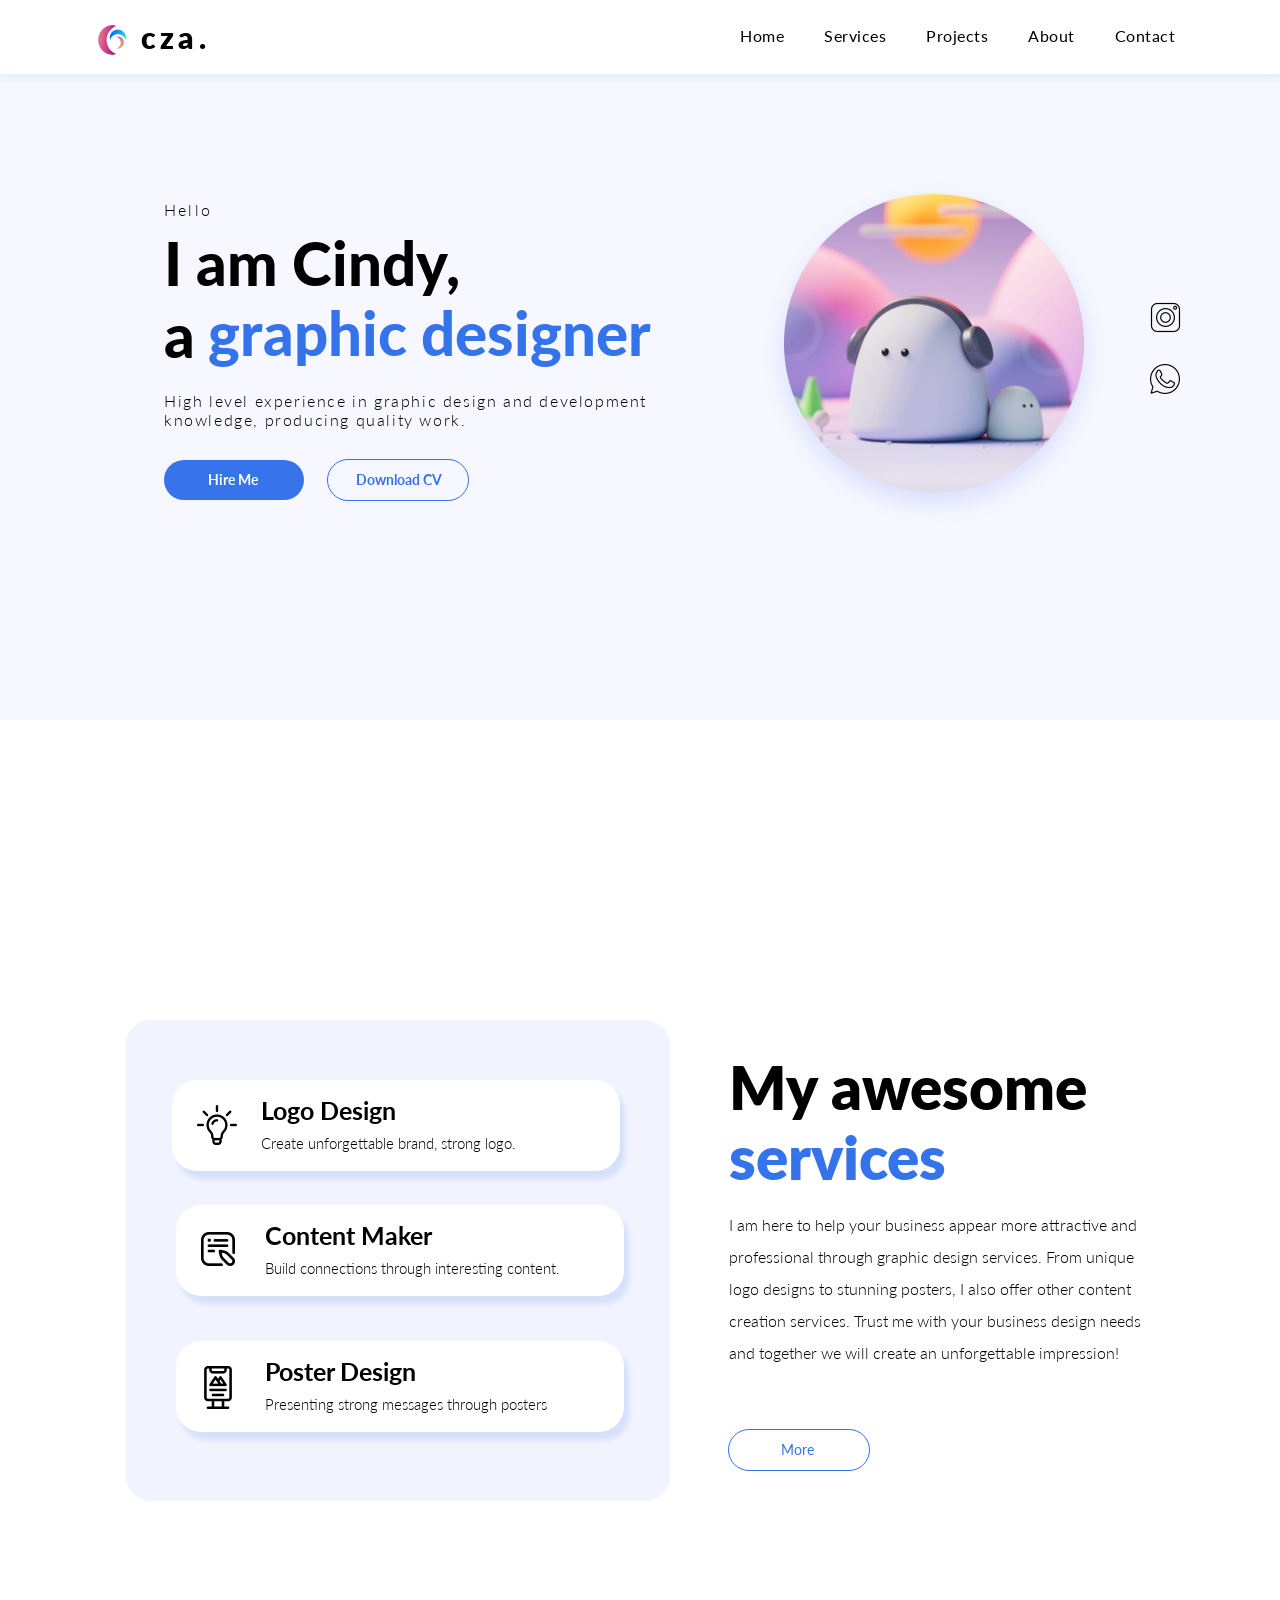
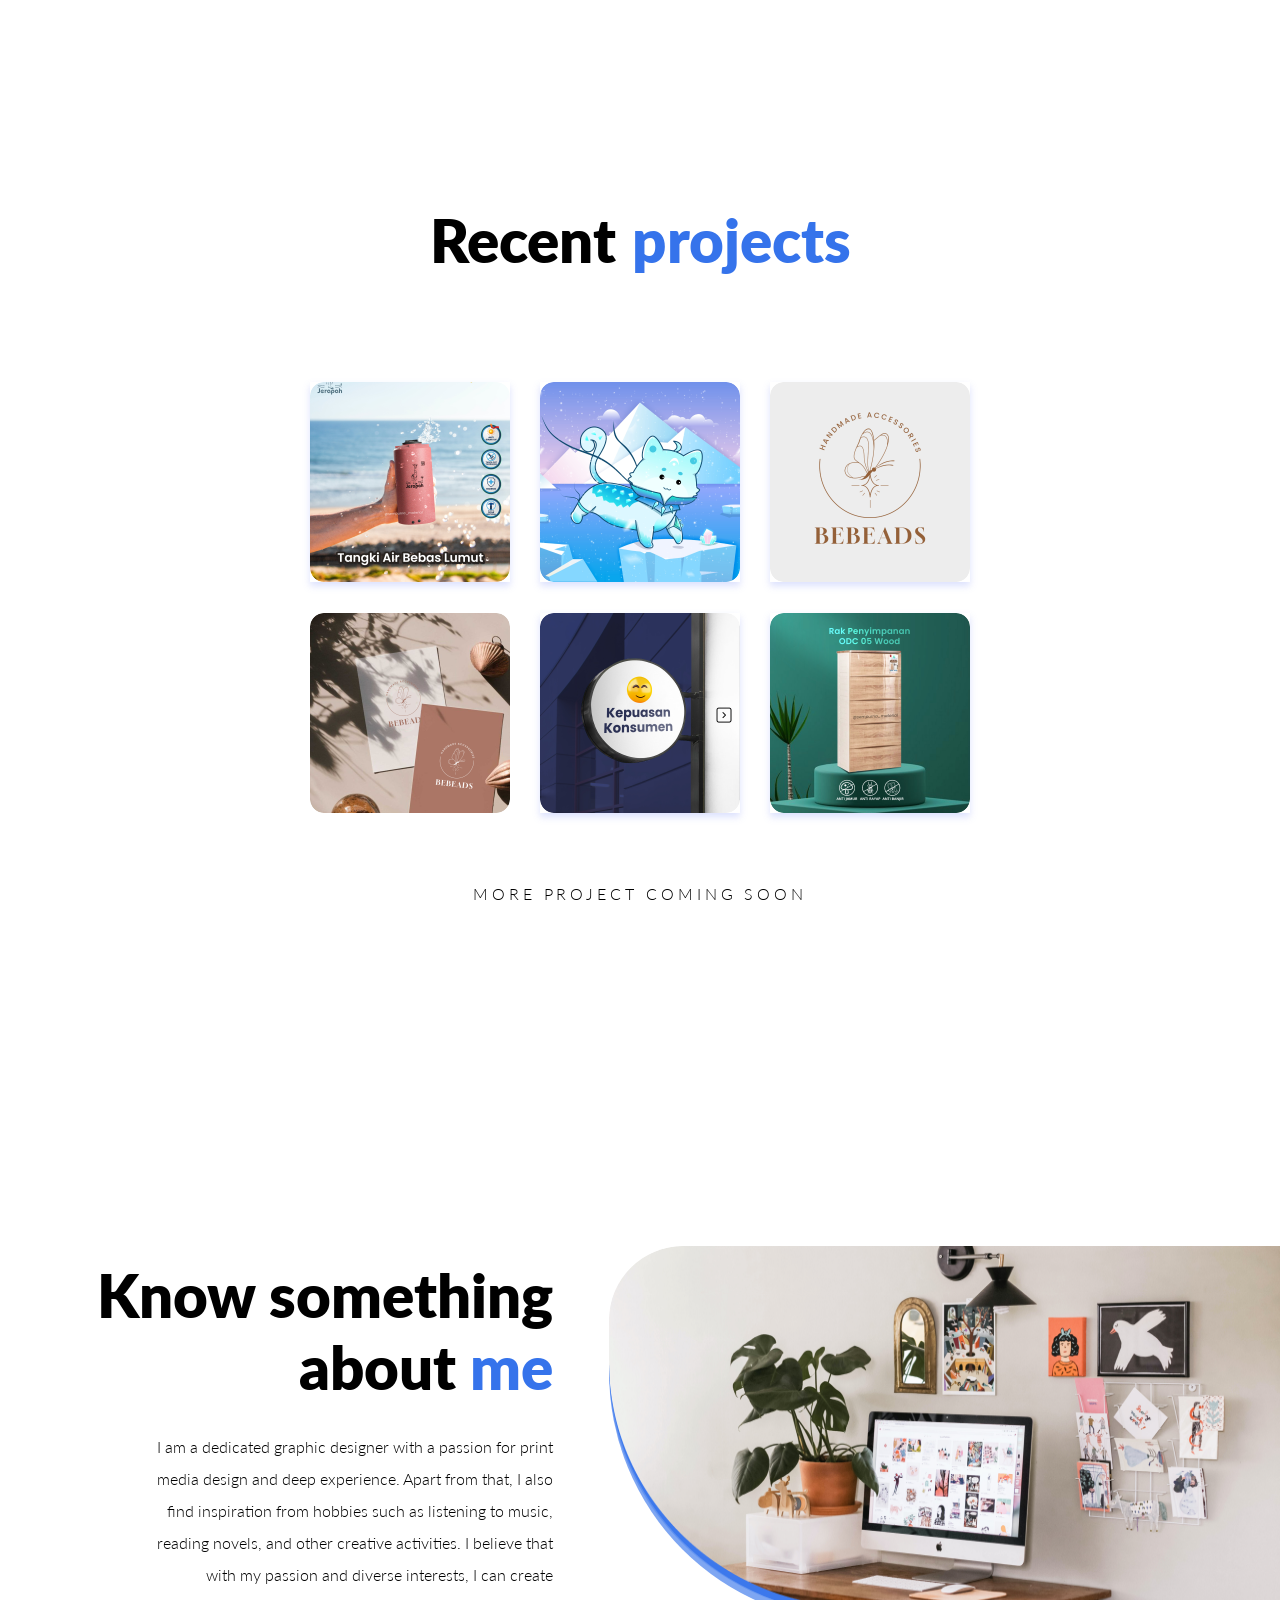
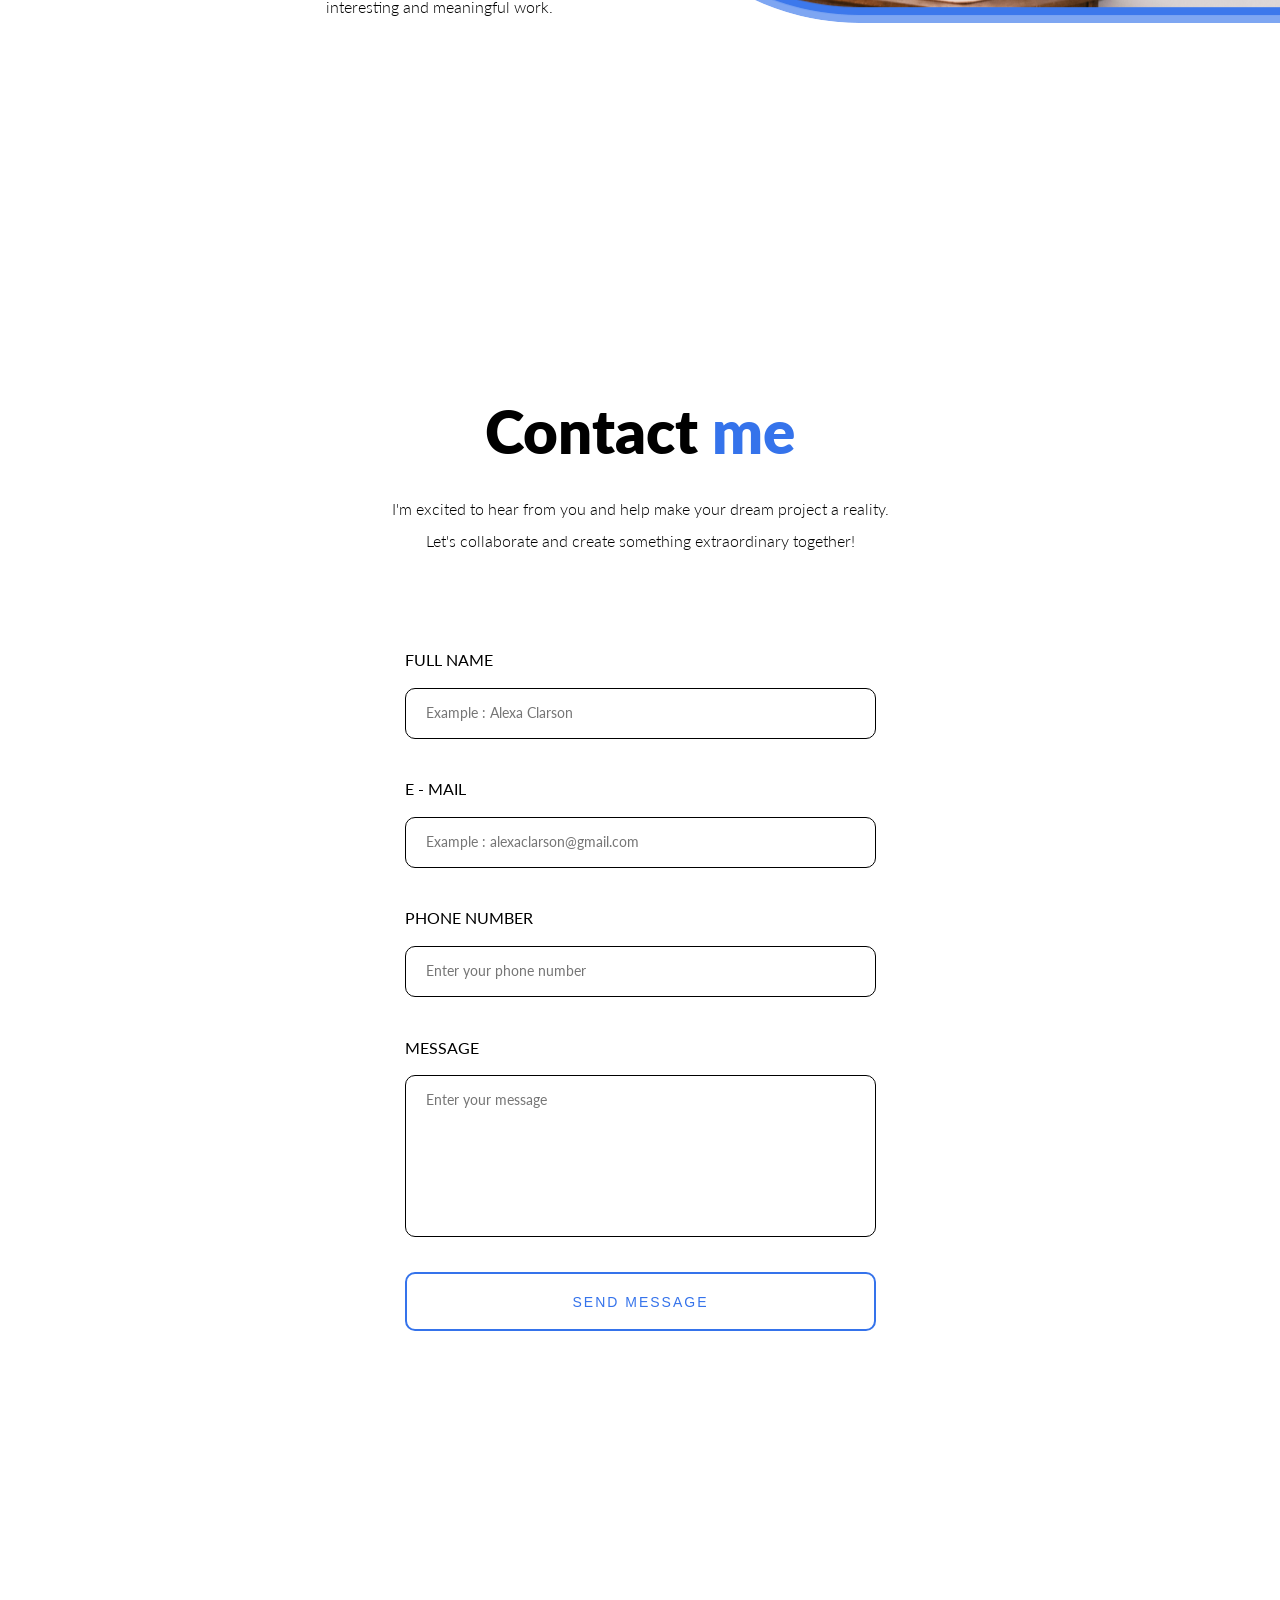
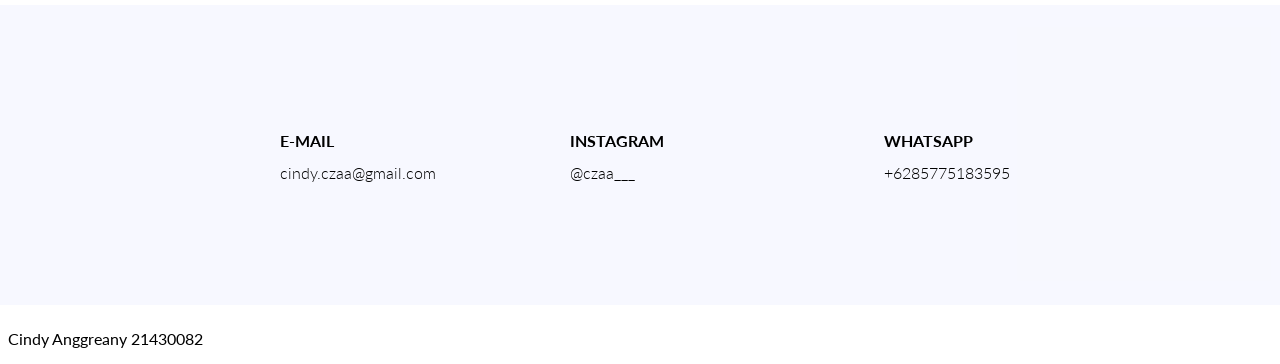
==== commit de590b22: "nama" ====
--- a/index.html
+++ b/index.html
@@ -176,6 +176,8 @@
       </form>
     </div>
   </div>
+  
+  <p> Cindy Anggreany 21430082</p>
 
 
   <footer>
--- a/koding.css
+++ b/koding.css
@@ -501,6 +501,7 @@
 
   .recent {
     position: absolute;
+    text-align: center;
     width: 188px;
     height: 72px;
     left: calc(50% - 188px/2 - 117px);
@@ -521,6 +522,7 @@
     font-size: 60px;
     line-height: 72px;
     color: #3573EB;
+    text-align: center;
   }
 
   .soon {
@@ -1022,4 +1024,4 @@
 
   .component-6:hover img {
     transform: scale(1.2);
-  }+  }
